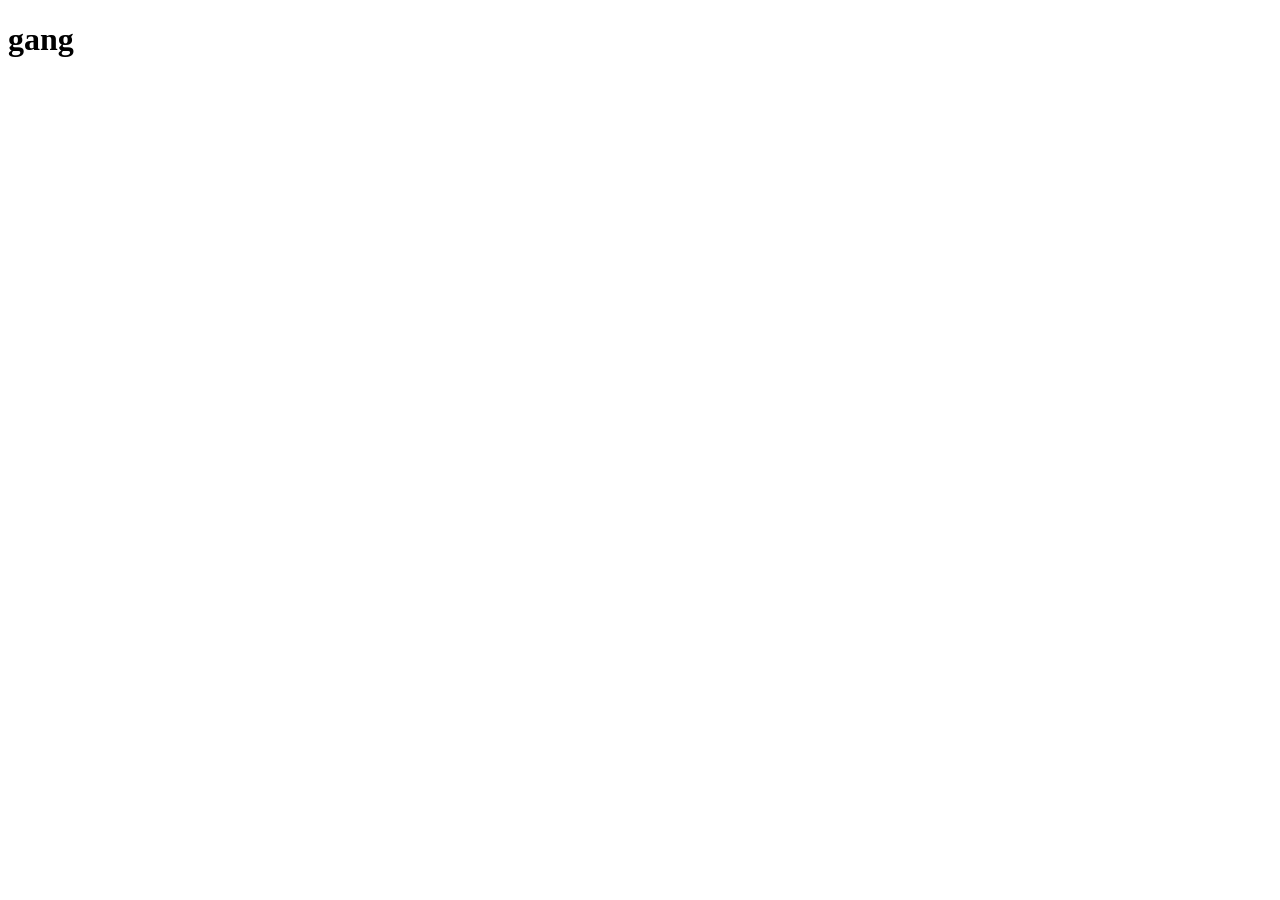
==== index.html @ 3f121b4f "made it beautiful" ====
﻿<!DOCTYPE html>
<html lang="en">
<head>
    <meta charset="UTF-8">
    <meta name="viewport" content="width=device-width, initial-scale=1.0">
    <title>markus</title>
</head>
<body>
    <h1>gang</h1>
    <audio src="beautiful.mp3" autoplay loop></audio>
</body>
</html>
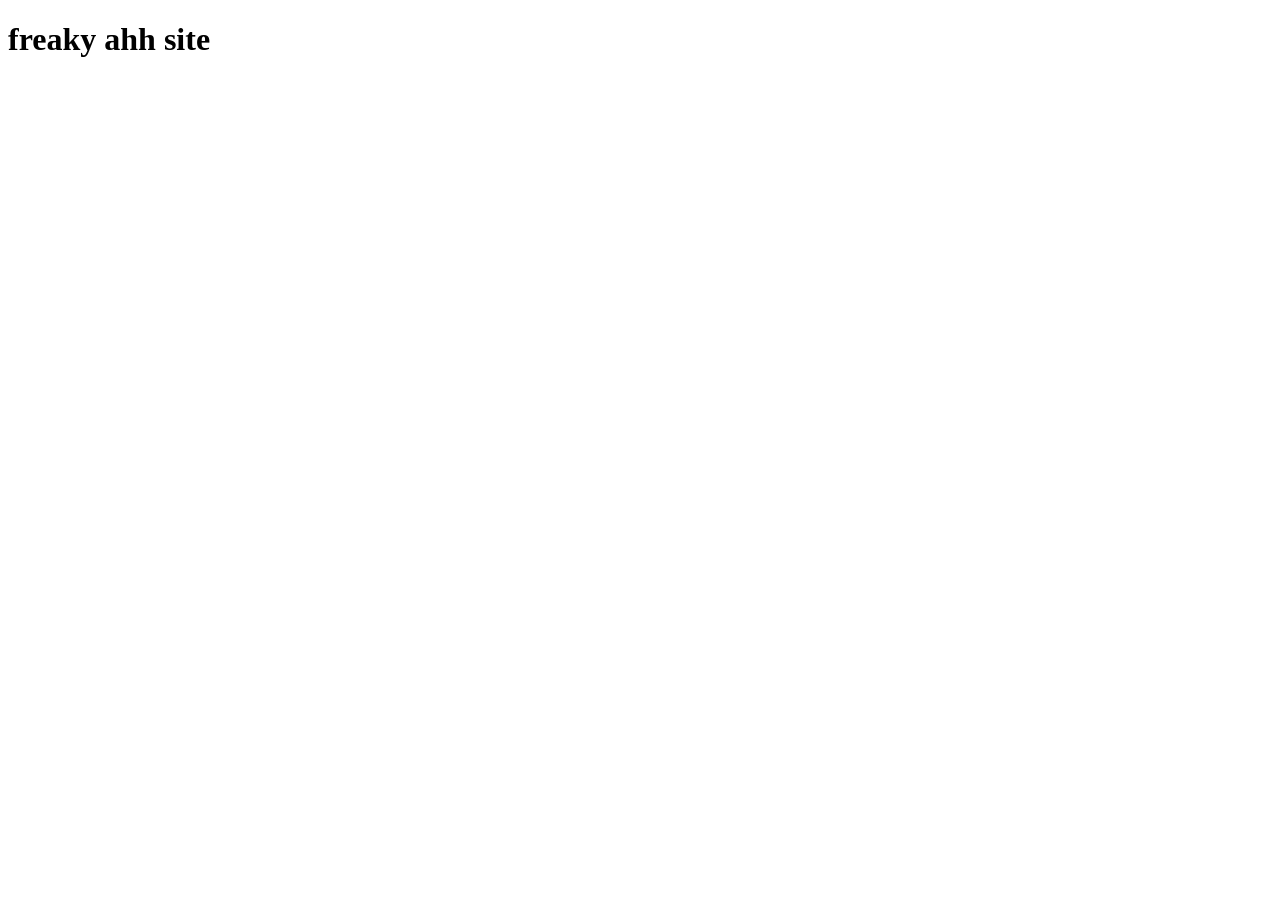
==== commit a480c965: "freaks" ====
--- a/index.html
+++ b/index.html
@@ -3,10 +3,9 @@
 <head>
     <meta charset="UTF-8">
     <meta name="viewport" content="width=device-width, initial-scale=1.0">
-    <title>markus</title>
+    <title>markus' freak site</title>
 </head>
 <body>
-    <h1>gang</h1>
-    <audio src="beautiful.mp3" autoplay loop></audio>
+    <h1>freaky ahh site</h1>
 </body>
 </html>
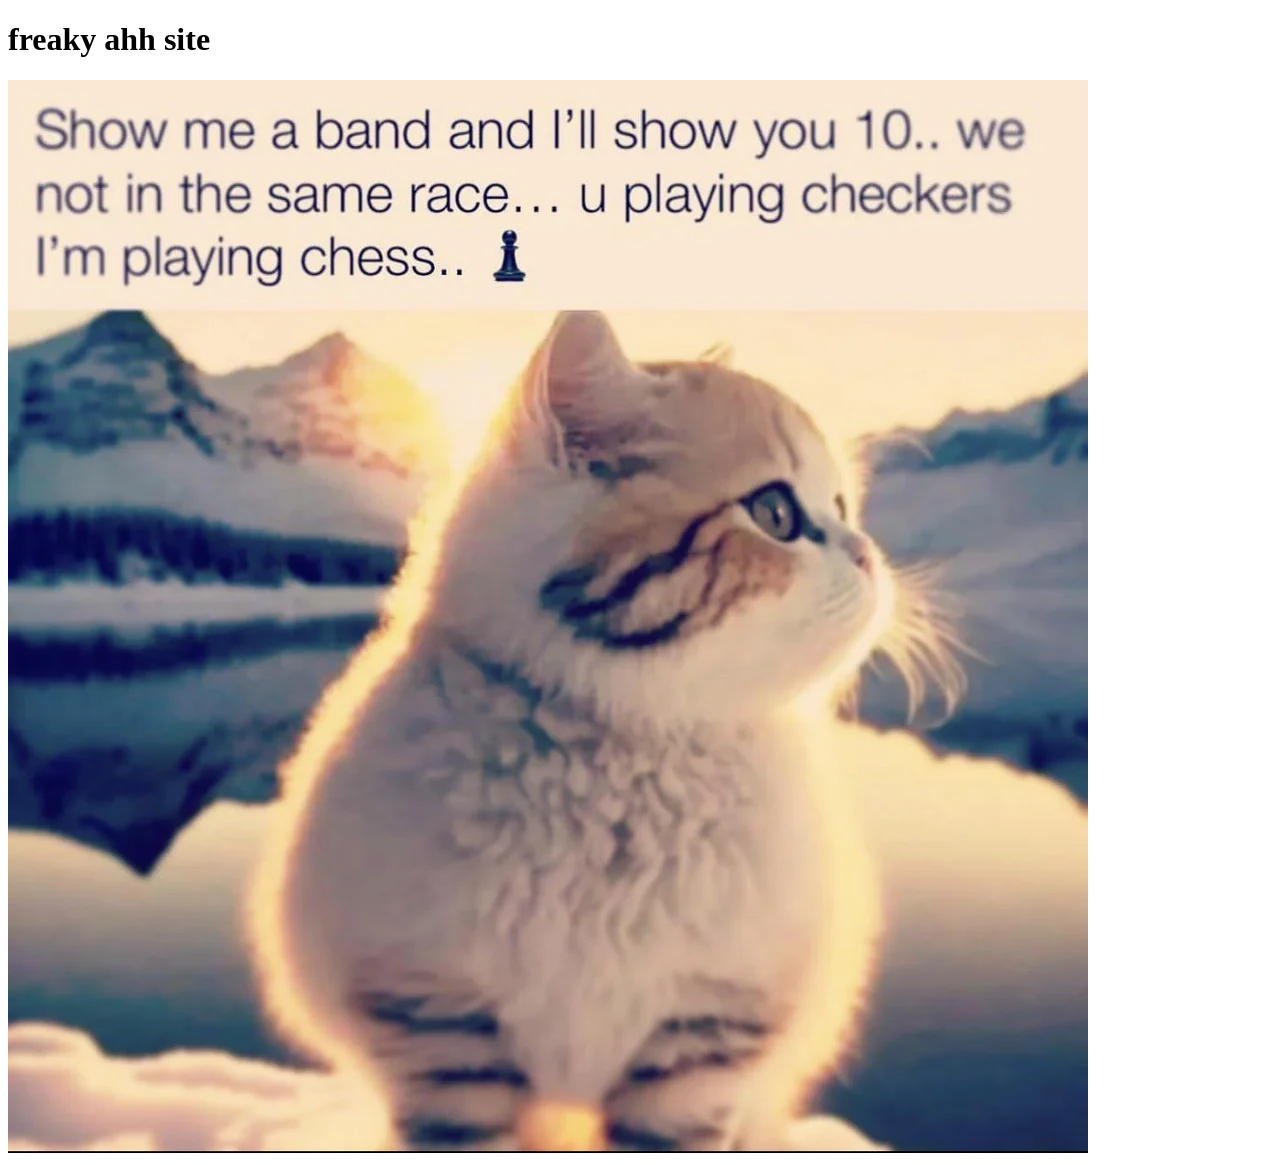
==== commit de77a788: "checkers..." ====
--- a/index.html
+++ b/index.html
@@ -7,5 +7,6 @@
 </head>
 <body>
     <h1>freaky ahh site</h1>
+    <img src="checkers.png" alt="freaky ahh site">
 </body>
 </html>
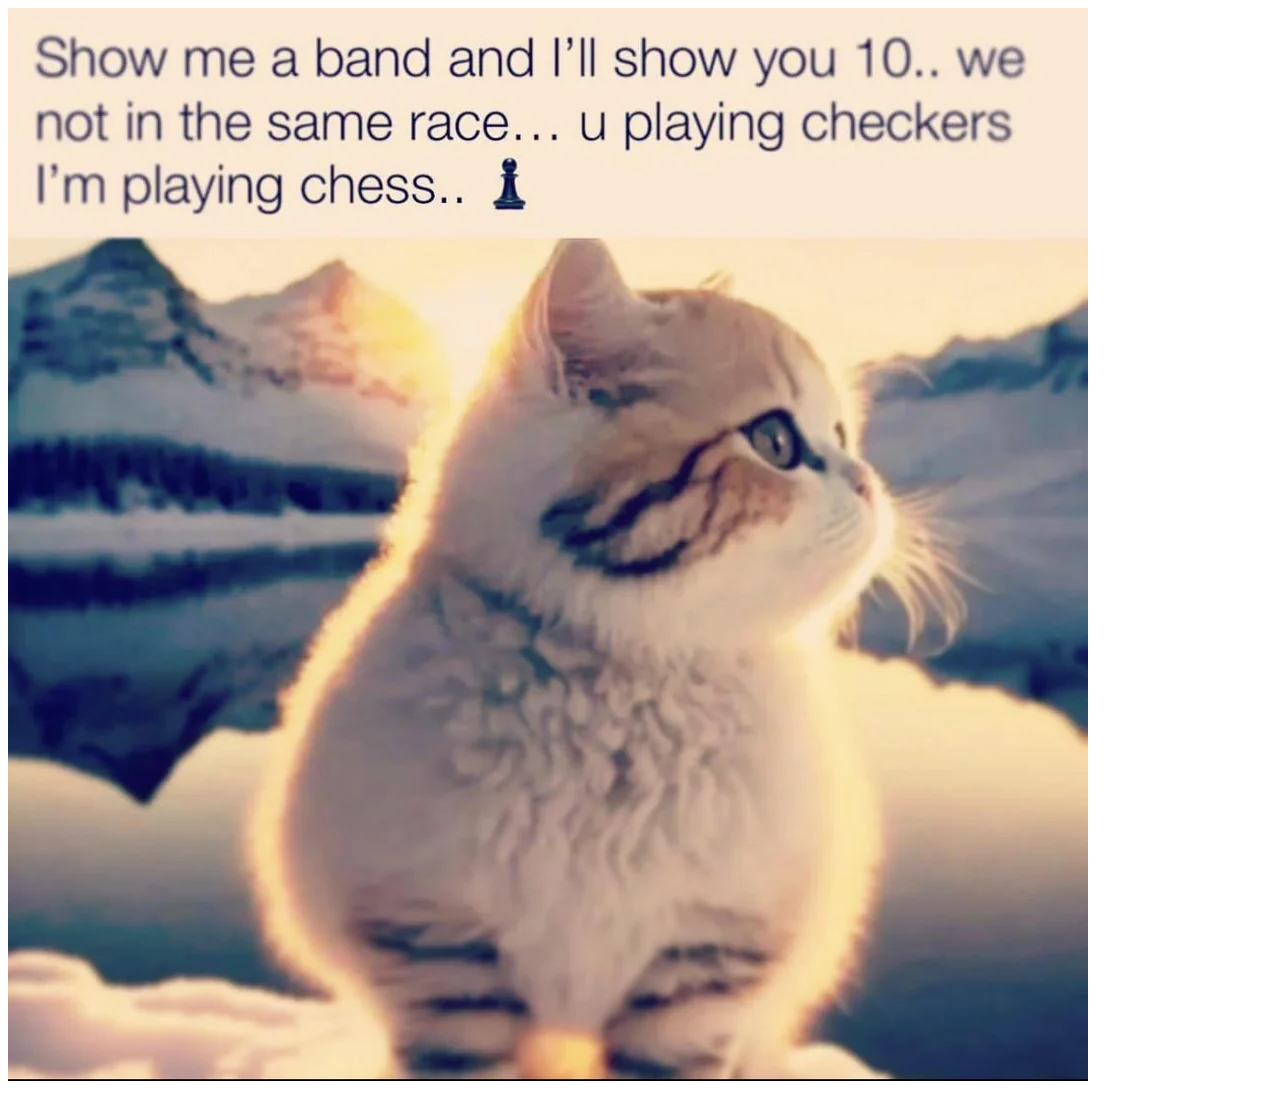
==== commit 2befeb48: "fffreak" ====
--- a/index.html
+++ b/index.html
@@ -3,10 +3,9 @@
 <head>
     <meta charset="UTF-8">
     <meta name="viewport" content="width=device-width, initial-scale=1.0">
-    <title>markus' freak site</title>
+    <title>freaky site</title>
 </head>
 <body>
-    <h1>freaky ahh site</h1>
     <img src="checkers.png" alt="freaky ahh site">
 </body>
 </html>
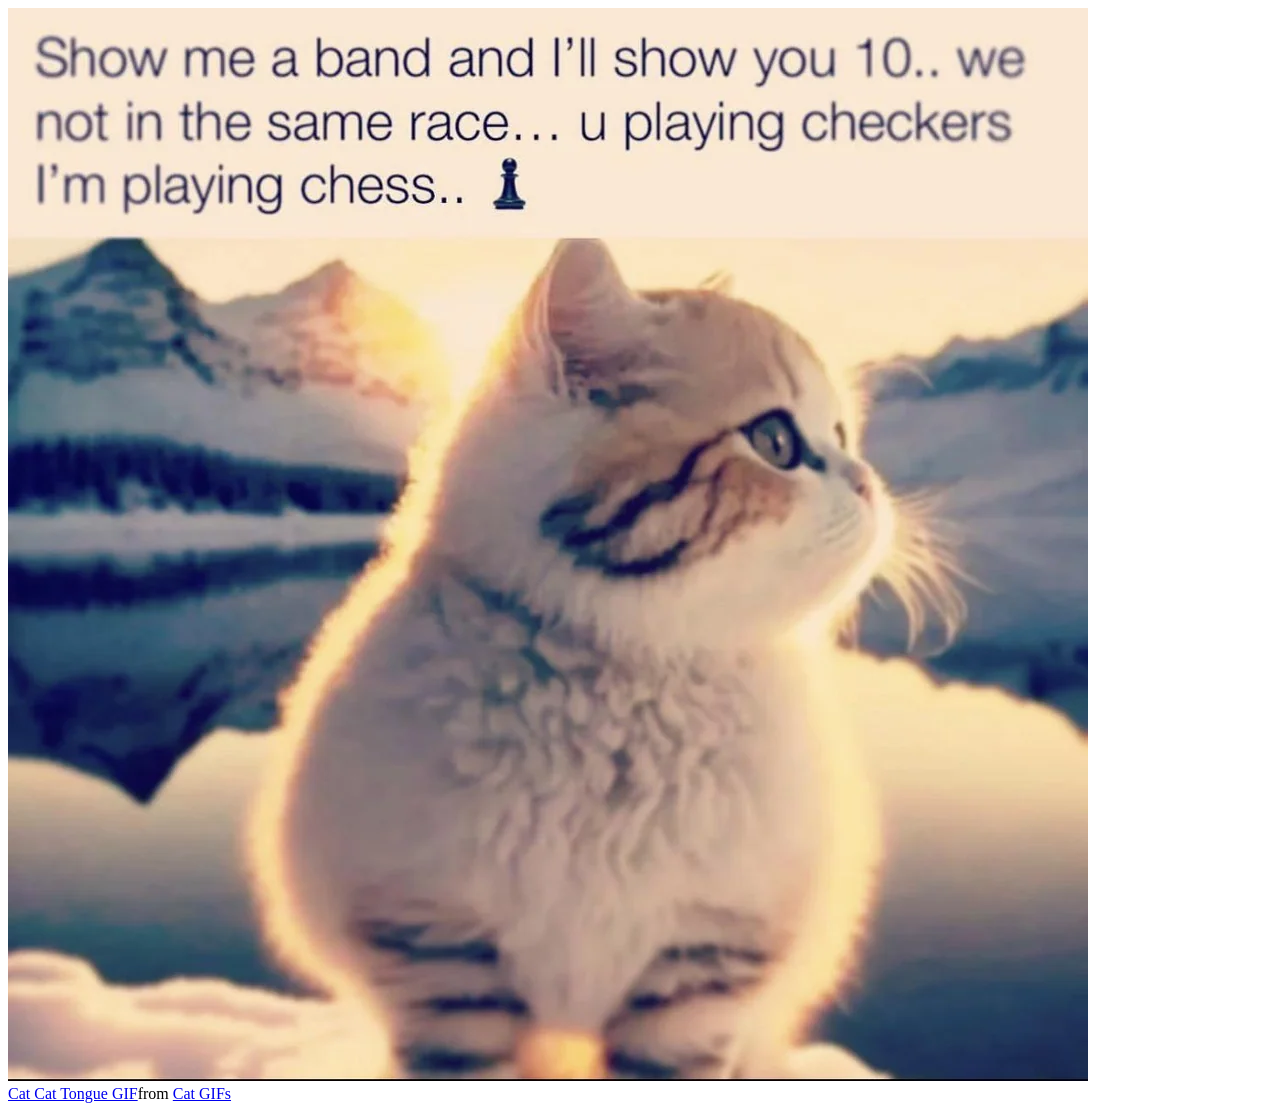
==== commit e5df513e: "lick" ====
--- a/index.html
+++ b/index.html
@@ -7,5 +7,6 @@
 </head>
 <body>
     <img src="checkers.png" alt="freaky ahh site">
+    <div class="tenor-gif-embed" data-postid="27575167" data-share-method="host" data-aspect-ratio="1.77778" data-width="100%"><a href="https://tenor.com/view/cat-cat-tongue-cat-licking-white-cat-cursed-cat-gif-27575167">Cat Cat Tongue GIF</a>from <a href="https://tenor.com/search/cat-gifs">Cat GIFs</a></div> <script type="text/javascript" async src="https://tenor.com/embed.js"></script>
 </body>
 </html>
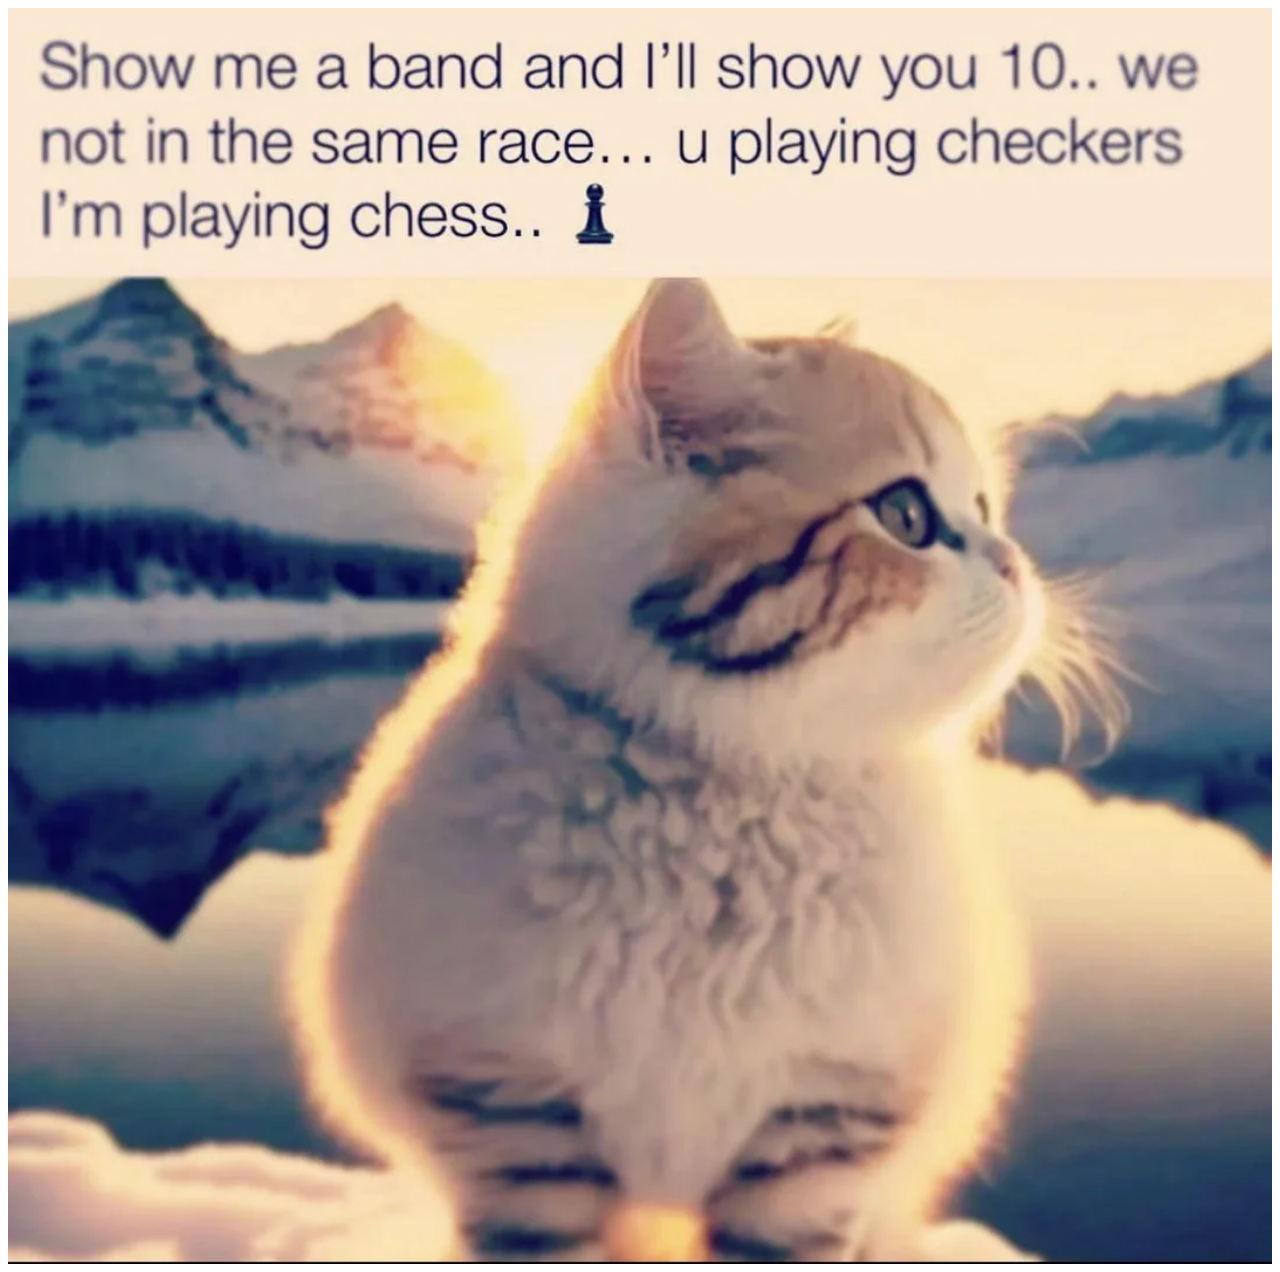
==== commit 04e89522: "Update index.html" ====
--- a/index.html
+++ b/index.html
@@ -4,9 +4,16 @@
     <meta charset="UTF-8">
     <meta name="viewport" content="width=device-width, initial-scale=1.0">
     <title>freaky site</title>
+    <style>
+        /* Style for the image */
+        .responsive-image {
+            width: 100%;
+            height: auto; /* Maintains the aspect ratio */
+            display: block; /* Removes extra space below the image */
+        }
+    </style>
 </head>
 <body>
-    <img src="checkers.png" alt="freaky ahh site">
-    <div class="tenor-gif-embed" data-postid="27575167" data-share-method="host" data-aspect-ratio="1.77778" data-width="100%"><a href="https://tenor.com/view/cat-cat-tongue-cat-licking-white-cat-cursed-cat-gif-27575167">Cat Cat Tongue GIF</a>from <a href="https://tenor.com/search/cat-gifs">Cat GIFs</a></div> <script type="text/javascript" async src="https://tenor.com/embed.js"></script>
+    <img src="checkers.png" alt="freaky ahh site" class="responsive-image">
 </body>
 </html>
